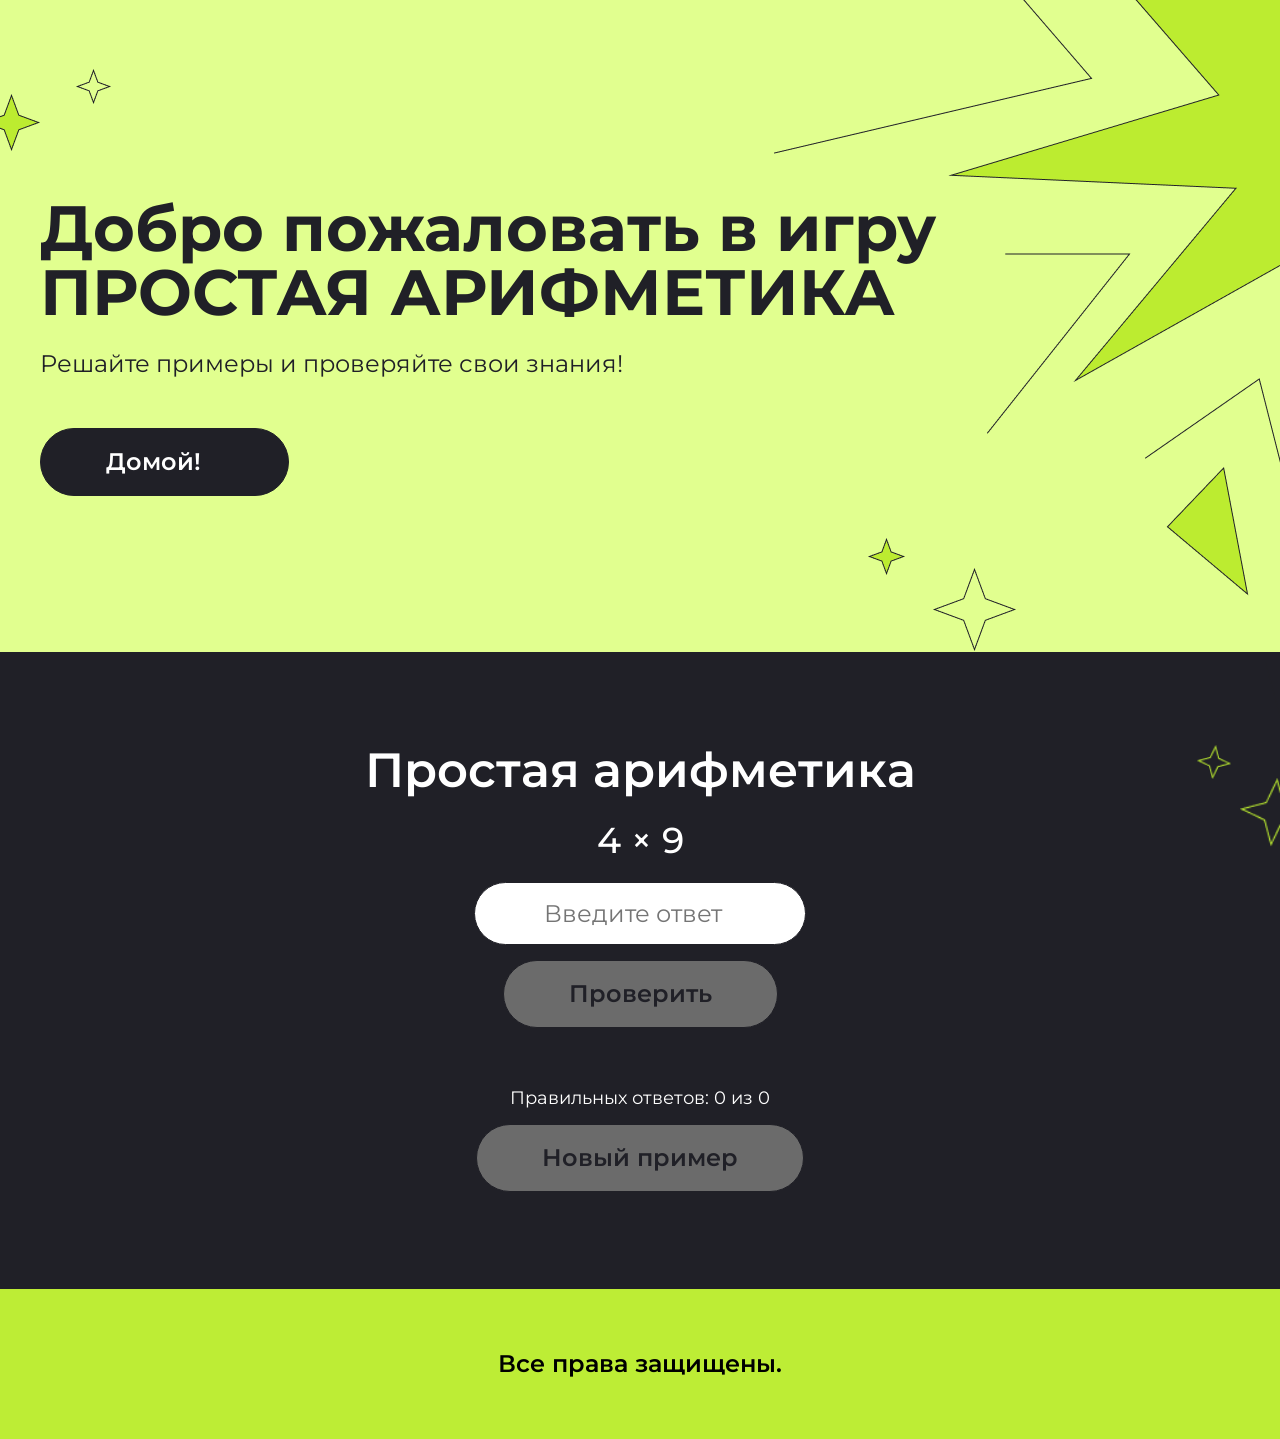
==== arithmetic.html @ f4608723 "Создал игру "Простая арифметика"" ====
<!DOCTYPE html>
<html lang="en">
<head>
    <meta charset="UTF-8">
    <meta http-equiv="X-UA-Compatible" content="IE=edge">
    <meta name="viewport" content="width=device-width, initial-scale=1.0">
    <title>Простая арифметика</title>
    <link rel="stylesheet" href="style.css">
    <link rel="preconnect" href="https://fonts.googleapis.com">
    <link rel="preconnect" href="https://fonts.gstatic.com" crossorigin>
    <link href="https://fonts.googleapis.com/css2?family=Montserrat:ital,wght@0,100..900;1,100..900&family=Poppins:ital,wght@0,100;0,200;0,300;0,400;0,500;0,600;0,700;0,800;0,900;1,100;1,200;1,300;1,400;1,500;1,600;1,700;1,800;1,900&display=swap" rel="stylesheet">
</head>
<body>
    <section class="main-page">
        <header class="header center">
            <div class="background">
                <span><img class="background__image-1" src="Image/Group-stars.png" alt="*"></span>
                <span><img class="background__image-2" src="Image/Transparent-star.png" alt="*"></span>
                <span><img class="background__image-3" src="Image/Green-star.png" alt="*"></span>
                <span><img class="background__image-4" src="Image/Transparent-star-small.png" alt="*"></span>
                <span><img class="background__image-5" src="Image/Green-star-big.png" alt="*"></span>
                <span><img class="background__image-6" src="Image/Star-mobile.png" alt="*"></span>
            </div>
            <div class="welcom">
                <h1 class="welcom__greeting">Добро пожаловать в игру <br>ПРОСТАЯ АРИФМЕТИКА</h1>
                <p class="welcom__description">Решайте примеры и проверяйте свои знания!</p>
                <a class="welcom__start" href="index.html">Домой!</a>
            </div>
        </header>
    </section>

    <section class="mini-game center">
        <div class="mini-game__image">
            <span><img class="mini-game__image-1" src="Image/BG-star-medium.png" alt="*"></span>
            <span><img class="mini-game__image-2" src="Image/BG-star-small.png" alt="*"></span>
        </div>  
        <div class="arithmetic">
            <h1 class="arithmetic__name">Простая арифметика</h1>
            <p class="arithmetic__task" id="task">Пример появится здесь</p>
            <input class="arithmetic__input" type="number" id="answerInput" placeholder="Введите ответ">
            <button class="arithmetic__button" id="checkBtn">Проверить</button>
            <div class="arithmetic__result" id="result"></div>
            <div class="arithmetic__score" id="score">Правильных ответов: 0 из 0</div>
            <button class="arithmetic__button" id="newTaskBtn">Новый пример</button>
        </div>
    </section>  

    <footer class="footer">
        <p class="footer__text">Все права защищены.</p>
    </footer>
    <script src="arithmeticScript.js"></script>
</body>
</html>
---- style.css ----
* {
  margin: 0;
  padding: 0;
  font-family: "Montserrat", sans-serif;
}

html {
  scroll-behavior: smooth;
}

a,
input,
button,
select {
  transition: all 0.3s;
  text-decoration: none;
}

.center {
  padding-left: calc(50% - 600px);
  padding-right: calc(50% - 600px);
}

.main-page {
  background-color: #E1FF8F;
}

.background {
  position: absolute;
}
.background__image-1 {
  position: absolute;
  left: 734px;
}
.background__image-2 {
  position: absolute;
  top: 568px;
  left: 893px;
}
.background__image-3 {
  position: absolute;
  top: 538px;
  left: 828px;
}
.background__image-4 {
  position: absolute;
  top: 69px;
  left: 36px;
}
.background__image-5 {
  position: absolute;
  top: 94px;
  left: -57px;
}
.background__image-6 {
  display: none;
}

.welcom {
  padding-top: 196px;
  padding-bottom: 156px;
}
.welcom__greeting {
  font-size: 64px;
  font-weight: 700;
  line-height: 100%;
  color: #202027;
  padding-bottom: 24px;
}
.welcom__description {
  font-size: 24px;
  font-weight: 400;
  line-height: 32px;
  color: #202027;
}
.welcom__description-weight {
  font-weight: 600;
}
.welcom__start {
  display: block;
  width: 117px;
  background-color: #202027;
  padding: 16px 65px;
  border: 1px solid #202027;
  border-radius: 60px;
  color: #FFFFFF;
  font-size: 24px;
  line-height: 142%;
  font-weight: 600;
  margin-top: 48px;
  cursor: pointer;
}
.welcom__start:hover {
  background-color: #FFFFFF;
  color: #202027;
}

.scroll-bar {
  background-color: #BCEC30;
  width: 120%;
  overflow: hidden;
  white-space: nowrap;
  position: relative;
  left: -120px;
}
.scroll-bar__list {
  display: inline-flex;
  animation: scroll-bar 10s linear infinite;
}
.scroll-bar__name {
  font-size: 30px;
  font-weight: 700;
  line-height: 110%;
  padding: 27px 51px 30px 51px;
}
.scroll-bar__star {
  width: 36px;
  height: 36px;
  padding-top: 27px;
}

.section-header {
  font-size: 64px;
  font-weight: 700;
  line-height: 100%;
  color: #FFFFFF;
  padding-bottom: 24px;
  padding-top: 94px;
}

.about {
  background-color: #202027;
}
.about__info {
  font-size: 24px;
  font-weight: 400;
  line-height: 32px;
  color: #FFFFFF;
}
.about__image {
  position: relative;
  z-index: 0;
}
.about__image-1 {
  position: absolute;
  top: 77px;
  left: 863px;
}
.about__image-2 {
  position: absolute;
  top: 822px;
  left: -76px;
}
.about__image-3 {
  position: absolute;
  top: 770px;
  left: -91px;
}

.game {
  padding-top: 72px;
  padding-bottom: 50px;
  display: grid;
  grid-template-columns: repeat(12, 1fr);
  gap: 32px;
  position: relative;
  z-index: 1;
}
.game__block {
  grid-column: span 4;
  display: flex;
  flex-direction: column;
  justify-content: space-between;
  gap: 32px;
}
.game__link {
  cursor: pointer;
}
.game__cart {
  background-color: #FFFFFF;
  border-radius: 30px;
  transition: transform 0.3s;
}
.game__cart:hover {
  transform: scale(1.07);
}
.game__image {
  border-radius: 30px;
  width: 100%;
}
.game__image-number {
  background-color: #AD61FF;
}
.game__image-arithmetic {
  background-color: #FDAD00;
}
.game__image-turn {
  background-color: #565EEF;
}
.game__image-rsp {
  background-color: #271A58;
}
.game__image-quiz {
  background-color: #99D100;
}
.game__image-generator {
  background-color: #271A58;
}
.game__number {
  background-color: #F7F7F7;
  color: #202027;
  width: 76px;
  font-size: 16px;
  line-height: 110%;
  font-weight: 500;
  margin-top: 32px;
  margin-left: 32px;
  padding: 8px 16px 10px 16px;
  border-radius: 53px;
}
.game__name {
  color: #202027;
  font-size: 32px;
  line-height: 100%;
  font-weight: 700;
  padding-top: 16px;
  padding-left: 32px;
  padding-bottom: 36px;
}

.mini-game {
  background-color: #202027;
  padding-bottom: 72px;
}
.mini-game__image {
  position: relative;
  z-index: 0;
}
.mini-game__image-1 {
  position: absolute;
  top: 126px;
  left: 1200px;
  height: 69px;
  width: 69px;
}
.mini-game__image-2 {
  position: absolute;
  top: 93px;
  left: 1157px;
  height: 35px;
  width: 35px;
}

.play {
  display: grid;
  grid-template-columns: repeat(12, 1fr);
  gap: 32px;
  position: relative;
  z-index: 1;
}
.play__block {
  background-color: #FFFFFF;
  border-radius: 30px;
  grid-column: span 12;
  display: flex;
  justify-content: space-between;
  height: auto;
}
.play__left {
  flex-direction: row;
}
.play__right {
  flex-direction: row-reverse;
}
.play__cart {
  padding: 48px;
  width: 504px;
}
.play__name {
  color: #202027;
  font-size: 48px;
  line-height: 100%;
  font-weight: 700;
  padding-bottom: 24px;
}
.play__about {
  color: #202027;
  font-size: 24px;
  line-height: 32px;
  font-weight: 400;
  padding-bottom: 36px;
}
.play__link {
  display: block;
  width: 97px;
  background-color: #202027;
  padding: 16px 75px;
  border: 1px solid #202027;
  border-radius: 60px;
  color: #FFFFFF;
  font-size: 24px;
  line-height: 142%;
  font-weight: 600;
  cursor: pointer;
}
.play__link:hover {
  background-color: #FFFFFF;
  color: #202027;
}
.play__color {
  width: 600px;
  display: flex;
}
.play__image {
  border-radius: 30px;
  width: 100%;
}
.play__image-number {
  background-color: #AD61FF;
}
.play__image-arithmetic {
  background-color: #FDAD00;
}
.play__image-turn {
  background-color: #565EEF;
}
.play__image-rsp {
  background-color: #271A58;
}
.play__image-quiz {
  background-color: #99D100;
}
.play__image-generator {
  background-color: #271A58;
}

.footer {
  height: 150px;
  background-color: #BDED35;
  display: flex;
  align-items: center;
  justify-content: center;
}
.footer__text {
  font-size: 24px;
  font-weight: 600;
  line-height: 100%;
  color: #000000;
}

@keyframes scroll-bar {
  0% {
    transform: translateX(0%);
  }
  100% {
    transform: translateX(-50%);
  }
}
@media (max-width: 767px) {
  .center {
    padding-left: calc(50% - 202px);
    padding-right: calc(50% - 202px);
  }
  .background__image-1 {
    display: none;
  }
  .background__image-2 {
    position: absolute;
    top: 552px;
    left: 303px;
    width: 39px;
    height: 41px;
  }
  .background__image-3 {
    position: absolute;
    top: 529px;
    left: 272px;
    width: 18px;
    height: 18px;
  }
  .background__image-4 {
    position: absolute;
    top: 64px;
    left: 91px;
    width: 21px;
    height: 21px;
  }
  .background__image-5 {
    position: absolute;
    top: 97px;
    left: 37px;
    width: 35px;
    height: 35px;
  }
  .background__image-6 {
    display: block;
    position: absolute;
    left: 216px;
  }
  .section-header {
    font-size: 40px;
    padding: 48px 16px;
  }
  .welcom {
    padding-top: 147px;
    padding-bottom: 131px;
    display: flex;
    align-items: center;
    flex-direction: column;
  }
  .welcom__greeting {
    font-size: 40px;
    text-align: center;
  }
  .welcom__description {
    font-size: 16px;
    text-align: center;
    line-height: 100%;
  }
  .welcom__start {
    margin-top: 36px;
    font-size: 16px;
    padding: 16px 103px;
    width: 78px;
  }
  .scroll-bar {
    position: relative;
    left: -19px;
    width: 105%;
  }
  .scroll-bar__name {
    font-size: 16px;
    padding: 16px 27px 16px 24px;
  }
  .scroll-bar__star {
    width: 19px;
    height: 19px;
    padding-top: 16px;
  }
  .about {
    display: none;
  }
  .mini-game {
    padding-bottom: 10px;
  }
  .mini-game__image {
    display: none;
  }
  .play {
    display: flex;
    flex-direction: column;
    align-items: center;
  }
  .play__block {
    flex-wrap: wrap;
    justify-content: center;
    flex-direction: column-reverse;
    width: 343px;
  }
  .play__cart {
    display: flex;
    flex-direction: column;
    width: 343px;
    padding: 29px;
  }
  .play__name {
    font-size: 40px;
  }
  .play__about {
    font-size: 16px;
    line-height: 100%;
  }
  .play__link {
    font-size: 16px;
    padding: 16px 103px;
    width: 78px;
  }
  .play__color {
    width: 343px;
  }
  .footer {
    height: 100px;
  }
  .footer__text {
    font-size: 20px;
  }
}
.number {
  padding-top: 94px;
  padding-bottom: 10px;
  display: flex;
  align-items: center;
  flex-direction: column;
  flex-wrap: nowrap;
}
.number__name {
  font-size: 48px;
  font-weight: 600;
  line-height: 100%;
  color: #fff;
  padding-bottom: 24px;
}
.number__about {
  font-size: 24px;
  font-weight: 400;
  line-height: 32px;
  color: #fff;
  padding-bottom: 12px;
}
.number__input {
  background-color: #fff;
  width: 200px;
  padding: 16px 65px;
  border: 1px solid #202027;
  border-radius: 60px;
  font-size: 24px;
  outline: none;
}
.number__button {
  background-color: #6b6b6b;
  padding: 16px 65px;
  border: 1px solid #202027;
  border-radius: 60px;
  color: #202027;
  font-size: 24px;
  line-height: 142%;
  font-weight: 600;
  margin: 24px;
  cursor: pointer;
}
.number__button:hover {
  background-color: #fff;
}

.hint-higher {
  margin-bottom: 12px;
  color: #fff;
  font-size: 18px;
}
.hint-lower {
  margin-bottom: 12px;
  color: #fff;
  font-size: 18px;
}

.correct {
  margin-bottom: 12px;
  color: #fff;
  font-size: 18px;
}

.arithmetic {
  padding-top: 94px;
  padding-bottom: 10px;
  display: flex;
  align-items: center;
  flex-direction: column;
  flex-wrap: nowrap;
}

.arithmetic__name {
  font-size: 48px;
  font-weight: 600;
  line-height: 100%;
  color: #fff;
  padding-bottom: 24px;
}

.arithmetic__task {
  font-size: 36px;
  font-weight: 500;
  color: #fff;
  padding-bottom: 20px;
}

.arithmetic__input {
  background-color: #fff;
  width: 200px;
  padding: 16px 65px;
  border: 1px solid #202027;
  border-radius: 60px;
  font-size: 24px;
  outline: none;
  text-align: center;
}

.arithmetic__button {
  background-color: #6b6b6b;
  padding: 16px 65px;
  border: 1px solid #202027;
  border-radius: 60px;
  color: #202027;
  font-size: 24px;
  line-height: 142%;
  font-weight: 600;
  margin: 15px;
  cursor: pointer;
  transition: background-color 0.3s;
}

.arithmetic__button:hover {
  background-color: #fff;
}

.arithmetic__result {
  font-size: 20px;
  font-weight: 500;
  margin-top: 10px;
  min-height: 24px;
}

.arithmetic__score {
  font-size: 18px;
  color: #fff;
  margin-top: 10px;
}

.correct {
  color: #4CAF50;
}

.incorrect {
  color: #F44336;
}/*# sourceMappingURL=style.css.map */
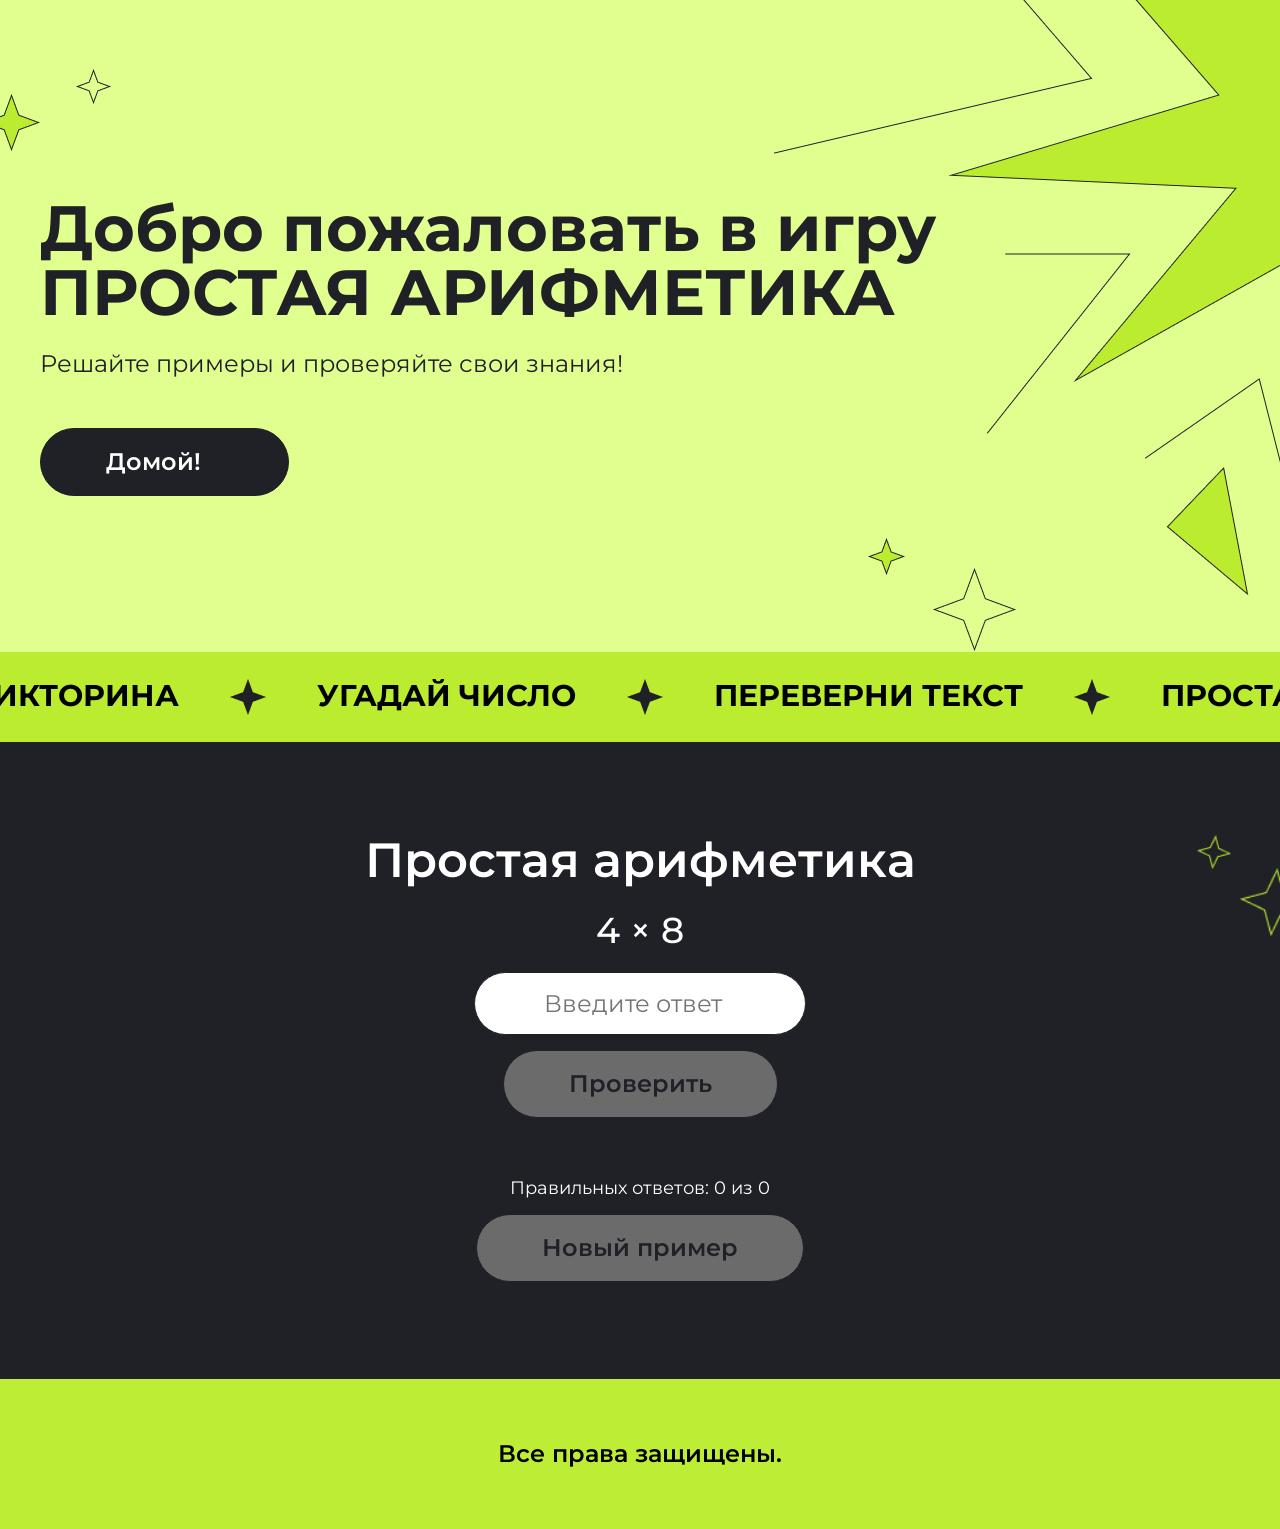
==== commit ca092236: "Созал игру "Камень ножницы бумага"" ====
--- a/arithmetic.html
+++ b/arithmetic.html
@@ -26,6 +26,34 @@
                 <p class="welcom__description">Решайте примеры и проверяйте свои знания!</p>
                 <a class="welcom__start" href="index.html">Домой!</a>
             </div>
+            <div class="scroll-bar">
+                <div class="scroll-bar__list">
+                    <span class="scroll-bar__name">ВИКТОРИНА</span>
+                    <span><img class="scroll-bar__star" src="Image/Black-star.png" alt="*"></span>
+                    <span class="scroll-bar__name">УГАДАЙ ЧИСЛО</span>
+                    <span><img class="scroll-bar__star" src="Image/Black-star.png" alt="*"></span>
+                    <span class="scroll-bar__name">ПЕРЕВЕРНИ ТЕКСТ</span>
+                    <span><img class="scroll-bar__star" src="Image/Black-star.png" alt="*"></span>
+                    <span class="scroll-bar__name">ПРОСТАЯ АРИФМЕТИКА</span>
+                    <span><img class="scroll-bar__star" src="Image/Black-star.png" alt="*"></span>
+                    <span class="scroll-bar__name">КАМЕНЬ, НОЖНИЦЫ, БУМАГА</span>
+                    <span><img class="scroll-bar__star" src="Image/Black-star.png" alt="*"></span>
+                    <span class="scroll-bar__name">ГЕНЕРАТОР СЛУЧАЙНЫХ ЦВЕТОВ</span>
+                    <span><img class="scroll-bar__star" src="Image/Black-star.png" alt="*"></span>
+                    <span class="scroll-bar__name">ВИКТОРИНА</span>
+                    <span><img class="scroll-bar__star" src="Image/Black-star.png" alt="*"></span>
+                    <span class="scroll-bar__name">УГАДАЙ ЧИСЛО</span>
+                    <span><img class="scroll-bar__star" src="Image/Black-star.png" alt="*"></span>
+                    <span class="scroll-bar__name">ПЕРЕВЕРНИ ТЕКСТ</span>
+                    <span><img class="scroll-bar__star" src="Image/Black-star.png" alt="*"></span>
+                    <span class="scroll-bar__name">ПРОСТАЯ АРИФМЕТИКА</span>
+                    <span><img class="scroll-bar__star" src="Image/Black-star.png" alt="*"></span>
+                    <span class="scroll-bar__name">КАМЕНЬ, НОЖНИЦЫ, БУМАГА</span>
+                    <span><img class="scroll-bar__star" src="Image/Black-star.png" alt="*"></span>
+                    <span class="scroll-bar__name">ГЕНЕРАТОР СЛУЧАЙНЫХ ЦВЕТОВ</span>
+                    <span><img class="scroll-bar__star" src="Image/Black-star.png" alt="*"></span>
+                </div>
+            </div>          
         </header>
     </section>
 
--- a/style.css
+++ b/style.css
@@ -557,7 +557,6 @@
   flex-direction: column;
   flex-wrap: nowrap;
 }
-
 .arithmetic__name {
   font-size: 48px;
   font-weight: 600;
@@ -565,14 +564,12 @@
   color: #fff;
   padding-bottom: 24px;
 }
-
 .arithmetic__task {
   font-size: 36px;
   font-weight: 500;
   color: #fff;
   padding-bottom: 20px;
 }
-
 .arithmetic__input {
   background-color: #fff;
   width: 200px;
@@ -583,7 +580,6 @@
   outline: none;
   text-align: center;
 }
-
 .arithmetic__button {
   background-color: #6b6b6b;
   padding: 16px 65px;
@@ -597,18 +593,15 @@
   cursor: pointer;
   transition: background-color 0.3s;
 }
-
 .arithmetic__button:hover {
   background-color: #fff;
 }
-
 .arithmetic__result {
   font-size: 20px;
   font-weight: 500;
   margin-top: 10px;
   min-height: 24px;
 }
-
 .arithmetic__score {
   font-size: 18px;
   color: #fff;
@@ -621,4 +614,135 @@
 
 .incorrect {
   color: #F44336;
+}
+
+.turn-text {
+  padding-top: 94px;
+  padding-bottom: 10px;
+  display: flex;
+  align-items: center;
+  flex-direction: column;
+  flex-wrap: nowrap;
+}
+.turn-text__name {
+  font-size: 48px;
+  font-weight: 600;
+  line-height: 100%;
+  color: #fff;
+  padding-bottom: 24px;
+}
+.turn-text__input {
+  background-color: #fff;
+  width: 300px;
+  padding: 16px 65px;
+  border: 1px solid #202027;
+  border-radius: 60px;
+  font-size: 24px;
+  outline: none;
+  text-align: center;
+  margin-bottom: 20px;
+}
+.turn-text__button {
+  background-color: #6b6b6b;
+  padding: 16px 65px;
+  border: 1px solid #202027;
+  border-radius: 60px;
+  color: #202027;
+  font-size: 24px;
+  line-height: 142%;
+  font-weight: 600;
+  margin: 15px;
+  cursor: pointer;
+  transition: background-color 0.3s;
+}
+.turn-text__button:hover {
+  background-color: #fff;
+}
+.turn-text__result {
+  font-size: 28px;
+  font-weight: 500;
+  margin-top: 20px;
+  min-height: 32px;
+  color: #fff;
+  text-align: center;
+  padding: 10px 20px;
+  background-color: rgba(255, 255, 255, 0.1);
+  border-radius: 10px;
+  max-width: 80%;
+}
+
+.rsp-game {
+  padding-top: 94px;
+  padding-bottom: 10px;
+  display: flex;
+  align-items: center;
+  flex-direction: column;
+  flex-wrap: nowrap;
+}
+.rsp-game__name {
+  font-size: 48px;
+  font-weight: 600;
+  line-height: 100%;
+  color: #fff;
+  padding-bottom: 24px;
+}
+.rsp-game__choices {
+  display: flex;
+  gap: 20px;
+  margin-bottom: 30px;
+}
+.rsp-game__choice {
+  background-color: #6b6b6b;
+  padding: 16px 30px;
+  border: 1px solid #202027;
+  border-radius: 60px;
+  color: #202027;
+  font-size: 24px;
+  line-height: 142%;
+  font-weight: 600;
+  cursor: pointer;
+  transition: background-color 0.3s;
+}
+.rsp-game__choice:hover {
+  background-color: #fff;
+}
+.rsp-game__result {
+  font-size: 20px;
+  font-weight: 500;
+  margin-top: 10px;
+  min-height: 40px;
+  text-align: center;
+}
+.rsp-game__score {
+  font-size: 18px;
+  color: #fff;
+  margin-top: 10px;
+}
+.rsp-game__button {
+  background-color: #6b6b6b;
+  padding: 16px 65px;
+  border: 1px solid #202027;
+  border-radius: 60px;
+  color: #202027;
+  font-size: 24px;
+  line-height: 142%;
+  font-weight: 600;
+  margin: 15px;
+  cursor: pointer;
+  transition: background-color 0.3s;
+}
+.rsp-game__button:hover {
+  background-color: #fff;
+}
+
+.win {
+  color: #4CAF50;
+}
+
+.lose {
+  color: #F44336;
+}
+
+.draw {
+  color: #FFA500;
 }/*# sourceMappingURL=style.css.map */
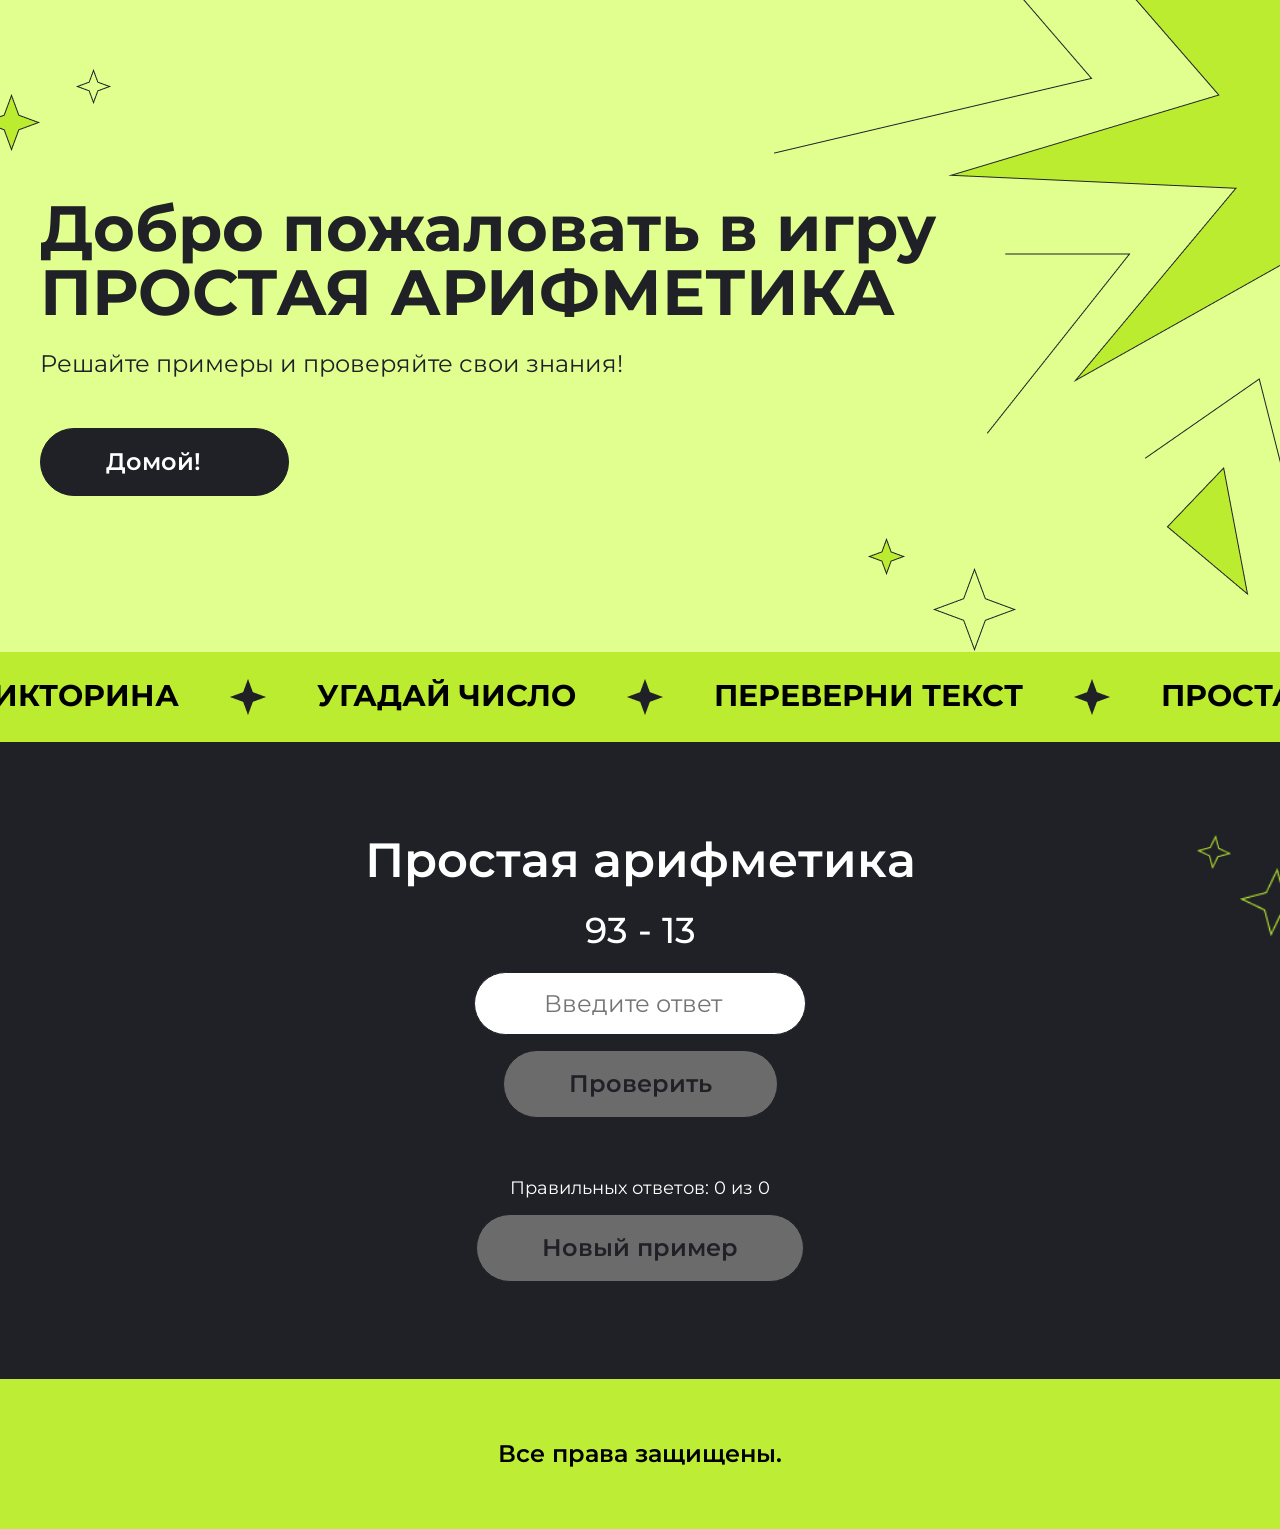
==== commit 73e27e32: "Внесены изменения согласно ветке HW-6" ====
--- a/arithmetic.html
+++ b/arithmetic.html
@@ -1,5 +1,6 @@
 <!DOCTYPE html>
 <html lang="en">
+
 <head>
     <meta charset="UTF-8">
     <meta http-equiv="X-UA-Compatible" content="IE=edge">
@@ -8,8 +9,11 @@
     <link rel="stylesheet" href="style.css">
     <link rel="preconnect" href="https://fonts.googleapis.com">
     <link rel="preconnect" href="https://fonts.gstatic.com" crossorigin>
-    <link href="https://fonts.googleapis.com/css2?family=Montserrat:ital,wght@0,100..900;1,100..900&family=Poppins:ital,wght@0,100;0,200;0,300;0,400;0,500;0,600;0,700;0,800;0,900;1,100;1,200;1,300;1,400;1,500;1,600;1,700;1,800;1,900&display=swap" rel="stylesheet">
+    <link
+        href="https://fonts.googleapis.com/css2?family=Montserrat:ital,wght@0,100..900;1,100..900&family=Poppins:ital,wght@0,100;0,200;0,300;0,400;0,500;0,600;0,700;0,800;0,900;1,100;1,200;1,300;1,400;1,500;1,600;1,700;1,800;1,900&display=swap"
+        rel="stylesheet">
 </head>
+
 <body>
     <section class="main-page">
         <header class="header center">
@@ -53,7 +57,7 @@
                     <span class="scroll-bar__name">ГЕНЕРАТОР СЛУЧАЙНЫХ ЦВЕТОВ</span>
                     <span><img class="scroll-bar__star" src="Image/Black-star.png" alt="*"></span>
                 </div>
-            </div>          
+            </div>
         </header>
     </section>
 
@@ -61,7 +65,7 @@
         <div class="mini-game__image">
             <span><img class="mini-game__image-1" src="Image/BG-star-medium.png" alt="*"></span>
             <span><img class="mini-game__image-2" src="Image/BG-star-small.png" alt="*"></span>
-        </div>  
+        </div>
         <div class="arithmetic">
             <h1 class="arithmetic__name">Простая арифметика</h1>
             <p class="arithmetic__task" id="task">Пример появится здесь</p>
@@ -71,11 +75,12 @@
             <div class="arithmetic__score" id="score">Правильных ответов: 0 из 0</div>
             <button class="arithmetic__button" id="newTaskBtn">Новый пример</button>
         </div>
-    </section>  
+    </section>
 
     <footer class="footer">
         <p class="footer__text">Все права защищены.</p>
     </footer>
     <script src="arithmeticScript.js"></script>
 </body>
+
 </html>
--- a/style.css
+++ b/style.css
@@ -31,6 +31,7 @@
 .background__image-1 {
   position: absolute;
   left: 734px;
+  z-index: 0;
 }
 .background__image-2 {
   position: absolute;
@@ -66,6 +67,8 @@
   line-height: 100%;
   color: #202027;
   padding-bottom: 24px;
+  position: relative;
+  z-index: 1;
 }
 .welcom__description {
   font-size: 24px;
@@ -356,6 +359,410 @@
     transform: translateX(-50%);
   }
 }
+.number {
+  padding-top: 94px;
+  padding-bottom: 10px;
+  display: flex;
+  align-items: center;
+  flex-direction: column;
+  flex-wrap: nowrap;
+}
+.number__name {
+  font-size: 48px;
+  font-weight: 600;
+  line-height: 100%;
+  color: #fff;
+  padding-bottom: 24px;
+}
+.number__about {
+  font-size: 24px;
+  font-weight: 400;
+  line-height: 32px;
+  color: #fff;
+  padding-bottom: 12px;
+}
+.number__input {
+  background-color: #fff;
+  width: 200px;
+  padding: 16px 65px;
+  border: 1px solid #202027;
+  border-radius: 60px;
+  font-size: 24px;
+  outline: none;
+}
+.number__button {
+  background-color: #6b6b6b;
+  padding: 16px 65px;
+  border: 1px solid #202027;
+  border-radius: 60px;
+  color: #202027;
+  font-size: 24px;
+  line-height: 142%;
+  font-weight: 600;
+  margin: 24px;
+  cursor: pointer;
+}
+.number__button:hover {
+  background-color: #fff;
+}
+
+.hint-higher {
+  margin-bottom: 12px;
+  color: #fff;
+  font-size: 18px;
+}
+.hint-lower {
+  margin-bottom: 12px;
+  color: #fff;
+  font-size: 18px;
+}
+
+.correct {
+  margin-bottom: 12px;
+  color: #fff;
+  font-size: 18px;
+}
+
+.arithmetic {
+  padding-top: 94px;
+  padding-bottom: 10px;
+  display: flex;
+  align-items: center;
+  flex-direction: column;
+  flex-wrap: nowrap;
+}
+.arithmetic__name {
+  font-size: 48px;
+  font-weight: 600;
+  line-height: 100%;
+  color: #fff;
+  padding-bottom: 24px;
+}
+.arithmetic__task {
+  font-size: 36px;
+  font-weight: 500;
+  color: #fff;
+  padding-bottom: 20px;
+}
+.arithmetic__input {
+  background-color: #fff;
+  width: 200px;
+  padding: 16px 65px;
+  border: 1px solid #202027;
+  border-radius: 60px;
+  font-size: 24px;
+  outline: none;
+  text-align: center;
+}
+.arithmetic__button {
+  background-color: #6b6b6b;
+  padding: 16px 65px;
+  border: 1px solid #202027;
+  border-radius: 60px;
+  color: #202027;
+  font-size: 24px;
+  line-height: 142%;
+  font-weight: 600;
+  margin: 15px;
+  cursor: pointer;
+  transition: background-color 0.3s;
+}
+.arithmetic__button:hover {
+  background-color: #fff;
+}
+.arithmetic__result {
+  font-size: 20px;
+  font-weight: 500;
+  margin-top: 10px;
+  min-height: 24px;
+  color: orange;
+}
+.arithmetic__score {
+  font-size: 18px;
+  color: #fff;
+  margin-top: 10px;
+}
+
+.correct {
+  color: #4CAF50;
+}
+
+.incorrect {
+  color: #F44336;
+}
+
+.turn-text {
+  padding-top: 94px;
+  padding-bottom: 10px;
+  display: flex;
+  align-items: center;
+  flex-direction: column;
+  flex-wrap: nowrap;
+}
+.turn-text__name {
+  font-size: 48px;
+  font-weight: 600;
+  line-height: 100%;
+  color: #fff;
+  padding-bottom: 24px;
+}
+.turn-text__input {
+  background-color: #fff;
+  width: 300px;
+  padding: 16px 65px;
+  border: 1px solid #202027;
+  border-radius: 60px;
+  font-size: 24px;
+  outline: none;
+  text-align: center;
+  margin-bottom: 20px;
+}
+.turn-text__button {
+  background-color: #6b6b6b;
+  padding: 16px 65px;
+  border: 1px solid #202027;
+  border-radius: 60px;
+  color: #202027;
+  font-size: 24px;
+  line-height: 142%;
+  font-weight: 600;
+  margin: 15px;
+  cursor: pointer;
+  transition: background-color 0.3s;
+}
+.turn-text__button:hover {
+  background-color: #fff;
+}
+.turn-text__result {
+  font-size: 28px;
+  font-weight: 500;
+  min-height: 32px;
+  color: #fff;
+  text-align: center;
+  padding: 10px 20px;
+  background-color: rgba(255, 255, 255, 0.1);
+  border-radius: 10px;
+  max-width: 80%;
+}
+
+.rsp-game {
+  padding-top: 94px;
+  padding-bottom: 10px;
+  display: flex;
+  align-items: center;
+  flex-direction: column;
+  flex-wrap: nowrap;
+}
+.rsp-game__name {
+  font-size: 48px;
+  font-weight: 600;
+  line-height: 100%;
+  color: #fff;
+  padding-bottom: 24px;
+}
+.rsp-game__choices {
+  display: flex;
+  gap: 20px;
+  margin-bottom: 30px;
+}
+.rsp-game__choice {
+  background-color: #6b6b6b;
+  padding: 16px 30px;
+  border: 1px solid #202027;
+  border-radius: 60px;
+  color: #202027;
+  font-size: 24px;
+  line-height: 142%;
+  font-weight: 600;
+  cursor: pointer;
+  transition: background-color 0.3s;
+}
+.rsp-game__choice:hover {
+  background-color: #fff;
+}
+.rsp-game__result {
+  font-size: 20px;
+  font-weight: 500;
+  margin-top: 10px;
+  min-height: 40px;
+  text-align: center;
+}
+.rsp-game__score {
+  font-size: 18px;
+  color: #fff;
+  margin-top: 10px;
+}
+.rsp-game__button {
+  background-color: #6b6b6b;
+  padding: 16px 65px;
+  border: 1px solid #202027;
+  border-radius: 60px;
+  color: #202027;
+  font-size: 24px;
+  line-height: 142%;
+  font-weight: 600;
+  margin: 15px;
+  cursor: pointer;
+  transition: background-color 0.3s;
+}
+.rsp-game__button:hover {
+  background-color: #fff;
+}
+
+.win {
+  color: #4CAF50;
+}
+
+.lose {
+  color: #F44336;
+}
+
+.draw {
+  color: #FFA500;
+}
+
+.quiz {
+  padding-top: 64px;
+  display: flex;
+  justify-content: center;
+}
+.quiz__container {
+  max-width: 600px;
+  width: 100%;
+  background: #2a2a36;
+  padding: 30px;
+  border-radius: 10px;
+}
+.quiz__title {
+  font-size: 28px;
+  font-weight: 600;
+  text-align: center;
+  margin-bottom: 25px;
+  color: #BDED35;
+}
+.quiz__button {
+  display: block;
+  margin: 30px auto 20px;
+  padding: 14px 30px;
+  background-color: #BDED35;
+  color: #202027;
+  border: none;
+  border-radius: 6px;
+  font-size: 16px;
+  font-weight: 600;
+  cursor: pointer;
+  transition: background-color 0.3s;
+}
+.quiz__button:hover {
+  background-color: #E1FF8F;
+}
+.quiz__result {
+  text-align: center;
+  font-size: 20px;
+  font-weight: 600;
+  margin-top: 20px;
+  padding: 15px;
+  border-radius: 6px;
+}
+
+.question {
+  margin-bottom: 20px;
+  padding-bottom: 15px;
+  border-bottom: 1px solid #eee;
+}
+.question__text {
+  font-size: 18px;
+  font-weight: 500;
+  margin-bottom: 12px;
+  color: #BDED35;
+}
+
+.options {
+  display: flex;
+  flex-direction: column;
+  gap: 8px;
+}
+
+.option {
+  display: flex;
+  align-items: center;
+  cursor: pointer;
+  padding: 8px 12px;
+  border: 1px solid #ddd;
+  border-radius: 6px;
+  transition: all 0.3s ease;
+  color: #E1FF8F;
+}
+.option:hover {
+  background-color: #4c4c60;
+  border-color: #E1FF8F;
+  color: #E1FF8F;
+  font-weight: 500;
+}
+
+.option input {
+  margin-right: 10px;
+}
+
+.correct-result {
+  background-color: #d4edda;
+  color: #1b8233;
+  border: 1px solid #c3e6cb;
+}
+
+.incorrect-result {
+  background-color: #f8d7da;
+  color: #bd1a2a;
+  border: 1px solid #f5c6cb;
+}
+
+.color {
+  padding-top: 94px;
+  padding-bottom: 10px;
+  display: flex;
+  align-items: center;
+  flex-direction: column;
+  flex-wrap: nowrap;
+}
+.color__title {
+  font-size: 48px;
+  font-weight: 600;
+  line-height: 100%;
+  color: #fff;
+  padding-bottom: 24px;
+}
+.color__about {
+  font-size: 18px;
+  font-weight: 500;
+  color: #fff;
+  padding-bottom: 20px;
+}
+.color__button {
+  background-color: #7e9f22;
+  color: white;
+  border: none;
+  padding: 16px 48px;
+  font-size: 20px;
+  font-weight: 600;
+  border-radius: 50px;
+  cursor: pointer;
+  box-shadow: 0 4px 8px rgba(0, 0, 0, 0.2);
+}
+.color__button:hover {
+  background-color: #c6f741;
+  box-shadow: 0 6px 12px rgba(0, 0, 0, 0.3);
+}
+
+.current-color {
+  margin-top: 30px;
+  font-size: 16px;
+  color: #fff;
+  background: rgba(255, 255, 255, 0.1);
+  padding: 12px 24px;
+  border-radius: 10px;
+  backdrop-filter: blur(5px);
+}
+
 @media (max-width: 767px) {
   .center {
     padding-left: calc(50% - 202px);
@@ -418,7 +825,7 @@
     line-height: 100%;
   }
   .welcom__start {
-    margin-top: 36px;
+    margin-top: 30px;
     font-size: 16px;
     padding: 16px 103px;
     width: 78px;
@@ -478,271 +885,148 @@
   .play__color {
     width: 343px;
   }
+  .number {
+    padding-top: 24px;
+  }
+  .number__name {
+    font-size: 24px;
+    padding-bottom: 18px;
+  }
+  .number__about {
+    font-size: 12px;
+    line-height: 24px;
+    padding-bottom: 8px;
+  }
+  .number__input {
+    width: 100px;
+    padding: 8px 32px;
+    border-radius: 30px;
+    font-size: 12px;
+  }
+  .number__button {
+    padding: 8px 32px;
+    border-radius: 30px;
+    font-size: 18px;
+    line-height: 100%;
+    margin: 18px;
+  }
+  .arithmetic {
+    padding-top: 24px;
+  }
+  .arithmetic__name {
+    font-size: 24px;
+    padding-bottom: 18px;
+  }
+  .arithmetic__task {
+    font-size: 18px;
+    padding-bottom: 10px;
+  }
+  .arithmetic__input {
+    width: 100px;
+    padding: 8px 32px;
+    border-radius: 30px;
+    font-size: 12px;
+  }
+  .arithmetic__button {
+    padding: 8px 32px;
+    border-radius: 30px;
+    font-size: 12px;
+    line-height: 100%;
+    margin: 18px;
+  }
+  .arithmetic__score {
+    font-size: 12px;
+  }
+  .arithmetic__result {
+    font-size: 10px;
+    font-weight: 500;
+    margin-top: 10px;
+    min-height: 12px;
+  }
+  .turn-text {
+    padding-top: 24px;
+  }
+  .turn-text__name {
+    font-size: 24px;
+    padding-bottom: 18px;
+  }
+  .turn-text__input {
+    width: 100px;
+    padding: 8px 32px;
+    border-radius: 30px;
+    font-size: 12px;
+    margin-bottom: 10px;
+  }
+  .turn-text__button {
+    padding: 8px 32px;
+    border-radius: 30px;
+    font-size: 12px;
+    line-height: 100%;
+    margin: 8px;
+  }
+  .turn-text__result {
+    font-size: 10px;
+    font-weight: 500;
+    margin-top: 10px;
+    min-height: 12px;
+  }
+  .rsp-game {
+    padding-top: 24px;
+  }
+  .rsp-game__name {
+    font-size: 24px;
+    padding-bottom: 18px;
+  }
+  .rsp-game__choice {
+    padding: 8px 15px;
+    border-radius: 30px;
+    font-size: 12px;
+    line-height: 100%;
+  }
+  .rsp-game__choices {
+    margin-bottom: 14px;
+  }
+  .rsp-game__button {
+    padding: 8px 32px;
+    border-radius: 30px;
+    font-size: 12px;
+    line-height: 100%;
+    margin: 8px;
+  }
+  .rsp-game__result {
+    font-size: 10px;
+    font-weight: 500;
+    margin-top: 10px;
+    min-height: 12px;
+  }
+  .color__title {
+    font-size: 24px;
+    padding-bottom: 18px;
+    text-align: center;
+  }
+  .color__about {
+    font-size: 12px;
+    padding-bottom: 10px;
+    text-align: center;
+  }
+  .color__button {
+    padding: 12px 36px;
+    font-size: 14px;
+    border-radius: 30px;
+  }
+  .current-color {
+    margin-top: 14px;
+    font-size: 12px;
+    color: #fff;
+    padding: 8px 16px;
+  }
+  .hint-higher {
+    font-size: 12px;
+  }
   .footer {
     height: 100px;
   }
   .footer__text {
     font-size: 20px;
   }
-}
-.number {
-  padding-top: 94px;
-  padding-bottom: 10px;
-  display: flex;
-  align-items: center;
-  flex-direction: column;
-  flex-wrap: nowrap;
-}
-.number__name {
-  font-size: 48px;
-  font-weight: 600;
-  line-height: 100%;
-  color: #fff;
-  padding-bottom: 24px;
-}
-.number__about {
-  font-size: 24px;
-  font-weight: 400;
-  line-height: 32px;
-  color: #fff;
-  padding-bottom: 12px;
-}
-.number__input {
-  background-color: #fff;
-  width: 200px;
-  padding: 16px 65px;
-  border: 1px solid #202027;
-  border-radius: 60px;
-  font-size: 24px;
-  outline: none;
-}
-.number__button {
-  background-color: #6b6b6b;
-  padding: 16px 65px;
-  border: 1px solid #202027;
-  border-radius: 60px;
-  color: #202027;
-  font-size: 24px;
-  line-height: 142%;
-  font-weight: 600;
-  margin: 24px;
-  cursor: pointer;
-}
-.number__button:hover {
-  background-color: #fff;
-}
-
-.hint-higher {
-  margin-bottom: 12px;
-  color: #fff;
-  font-size: 18px;
-}
-.hint-lower {
-  margin-bottom: 12px;
-  color: #fff;
-  font-size: 18px;
-}
-
-.correct {
-  margin-bottom: 12px;
-  color: #fff;
-  font-size: 18px;
-}
-
-.arithmetic {
-  padding-top: 94px;
-  padding-bottom: 10px;
-  display: flex;
-  align-items: center;
-  flex-direction: column;
-  flex-wrap: nowrap;
-}
-.arithmetic__name {
-  font-size: 48px;
-  font-weight: 600;
-  line-height: 100%;
-  color: #fff;
-  padding-bottom: 24px;
-}
-.arithmetic__task {
-  font-size: 36px;
-  font-weight: 500;
-  color: #fff;
-  padding-bottom: 20px;
-}
-.arithmetic__input {
-  background-color: #fff;
-  width: 200px;
-  padding: 16px 65px;
-  border: 1px solid #202027;
-  border-radius: 60px;
-  font-size: 24px;
-  outline: none;
-  text-align: center;
-}
-.arithmetic__button {
-  background-color: #6b6b6b;
-  padding: 16px 65px;
-  border: 1px solid #202027;
-  border-radius: 60px;
-  color: #202027;
-  font-size: 24px;
-  line-height: 142%;
-  font-weight: 600;
-  margin: 15px;
-  cursor: pointer;
-  transition: background-color 0.3s;
-}
-.arithmetic__button:hover {
-  background-color: #fff;
-}
-.arithmetic__result {
-  font-size: 20px;
-  font-weight: 500;
-  margin-top: 10px;
-  min-height: 24px;
-}
-.arithmetic__score {
-  font-size: 18px;
-  color: #fff;
-  margin-top: 10px;
-}
-
-.correct {
-  color: #4CAF50;
-}
-
-.incorrect {
-  color: #F44336;
-}
-
-.turn-text {
-  padding-top: 94px;
-  padding-bottom: 10px;
-  display: flex;
-  align-items: center;
-  flex-direction: column;
-  flex-wrap: nowrap;
-}
-.turn-text__name {
-  font-size: 48px;
-  font-weight: 600;
-  line-height: 100%;
-  color: #fff;
-  padding-bottom: 24px;
-}
-.turn-text__input {
-  background-color: #fff;
-  width: 300px;
-  padding: 16px 65px;
-  border: 1px solid #202027;
-  border-radius: 60px;
-  font-size: 24px;
-  outline: none;
-  text-align: center;
-  margin-bottom: 20px;
-}
-.turn-text__button {
-  background-color: #6b6b6b;
-  padding: 16px 65px;
-  border: 1px solid #202027;
-  border-radius: 60px;
-  color: #202027;
-  font-size: 24px;
-  line-height: 142%;
-  font-weight: 600;
-  margin: 15px;
-  cursor: pointer;
-  transition: background-color 0.3s;
-}
-.turn-text__button:hover {
-  background-color: #fff;
-}
-.turn-text__result {
-  font-size: 28px;
-  font-weight: 500;
-  margin-top: 20px;
-  min-height: 32px;
-  color: #fff;
-  text-align: center;
-  padding: 10px 20px;
-  background-color: rgba(255, 255, 255, 0.1);
-  border-radius: 10px;
-  max-width: 80%;
-}
-
-.rsp-game {
-  padding-top: 94px;
-  padding-bottom: 10px;
-  display: flex;
-  align-items: center;
-  flex-direction: column;
-  flex-wrap: nowrap;
-}
-.rsp-game__name {
-  font-size: 48px;
-  font-weight: 600;
-  line-height: 100%;
-  color: #fff;
-  padding-bottom: 24px;
-}
-.rsp-game__choices {
-  display: flex;
-  gap: 20px;
-  margin-bottom: 30px;
-}
-.rsp-game__choice {
-  background-color: #6b6b6b;
-  padding: 16px 30px;
-  border: 1px solid #202027;
-  border-radius: 60px;
-  color: #202027;
-  font-size: 24px;
-  line-height: 142%;
-  font-weight: 600;
-  cursor: pointer;
-  transition: background-color 0.3s;
-}
-.rsp-game__choice:hover {
-  background-color: #fff;
-}
-.rsp-game__result {
-  font-size: 20px;
-  font-weight: 500;
-  margin-top: 10px;
-  min-height: 40px;
-  text-align: center;
-}
-.rsp-game__score {
-  font-size: 18px;
-  color: #fff;
-  margin-top: 10px;
-}
-.rsp-game__button {
-  background-color: #6b6b6b;
-  padding: 16px 65px;
-  border: 1px solid #202027;
-  border-radius: 60px;
-  color: #202027;
-  font-size: 24px;
-  line-height: 142%;
-  font-weight: 600;
-  margin: 15px;
-  cursor: pointer;
-  transition: background-color 0.3s;
-}
-.rsp-game__button:hover {
-  background-color: #fff;
-}
-
-.win {
-  color: #4CAF50;
-}
-
-.lose {
-  color: #F44336;
-}
-
-.draw {
-  color: #FFA500;
 }/*# sourceMappingURL=style.css.map */
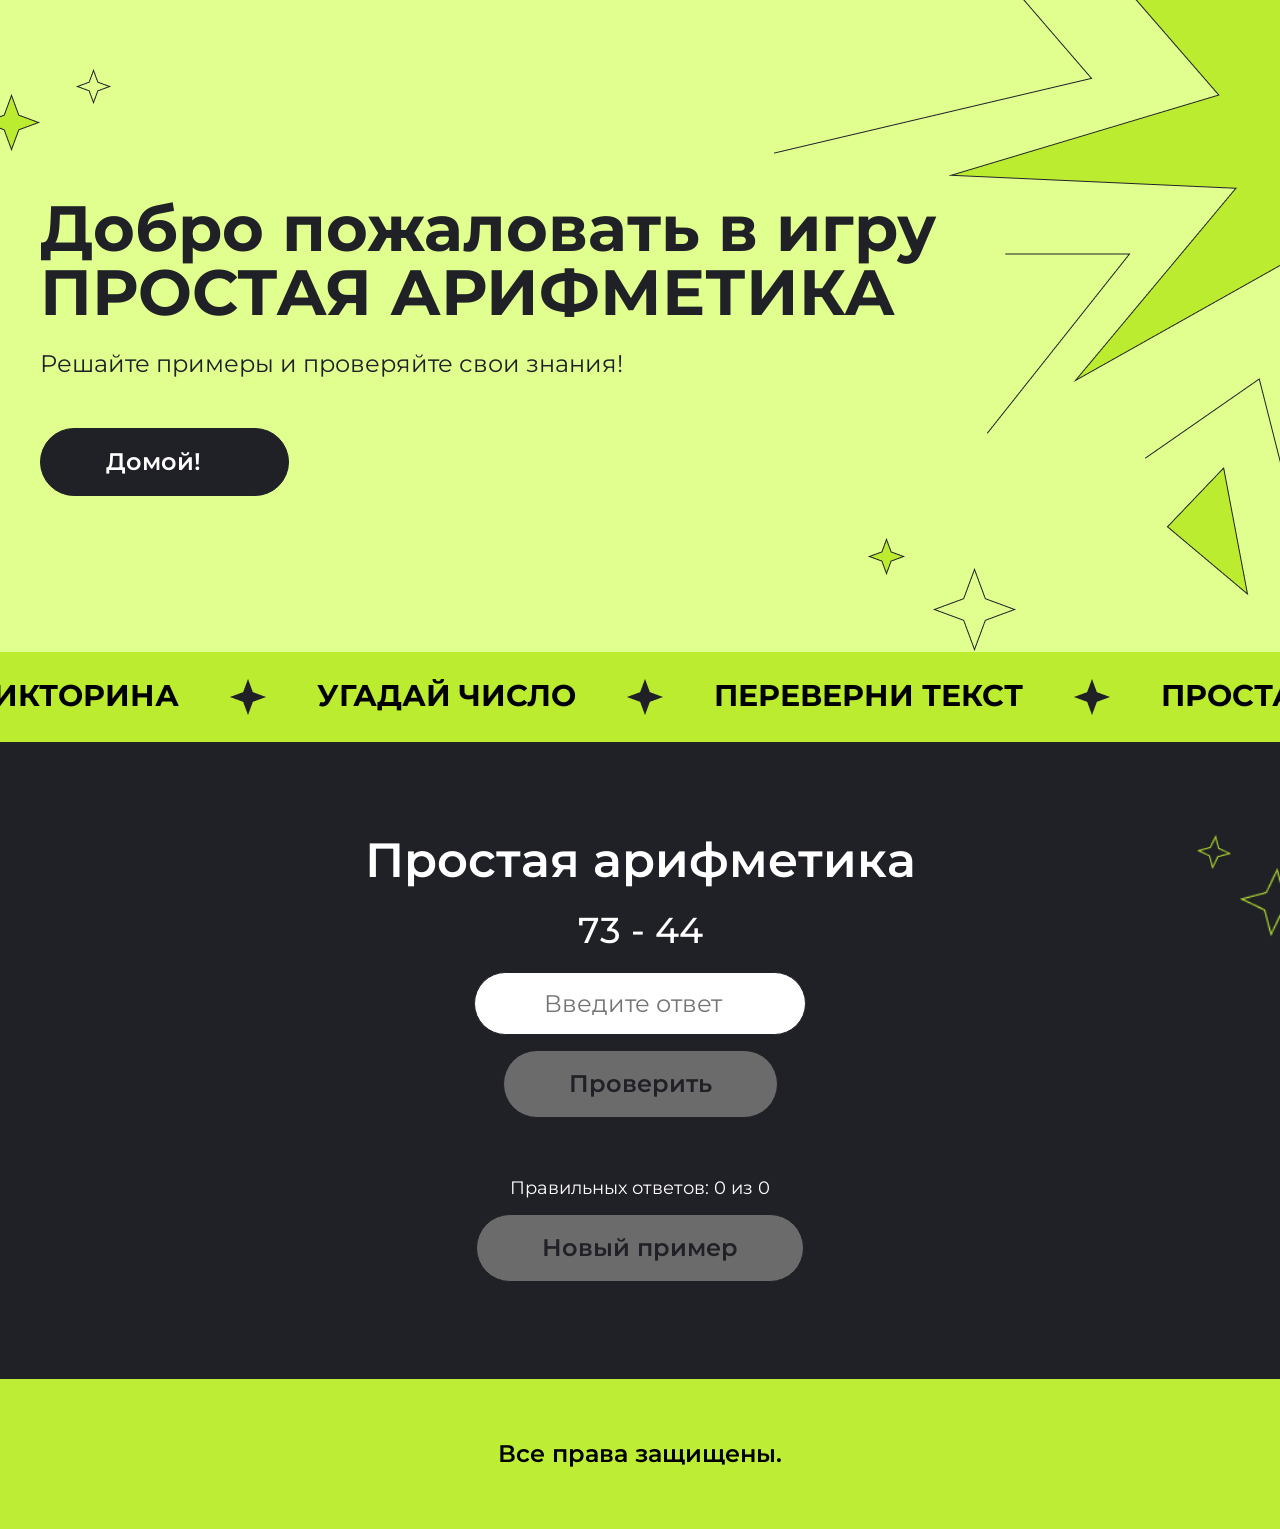
==== commit f2262cac: "Merge branch 'main' of https://github.com/praydemaxim-hub/2-nd-course-hw" ====
--- a/arithmetic.html
+++ b/arithmetic.html
@@ -1,6 +1,5 @@
 <!DOCTYPE html>
 <html lang="en">
-
 <head>
     <meta charset="UTF-8">
     <meta http-equiv="X-UA-Compatible" content="IE=edge">
@@ -9,11 +8,8 @@
     <link rel="stylesheet" href="style.css">
     <link rel="preconnect" href="https://fonts.googleapis.com">
     <link rel="preconnect" href="https://fonts.gstatic.com" crossorigin>
-    <link
-        href="https://fonts.googleapis.com/css2?family=Montserrat:ital,wght@0,100..900;1,100..900&family=Poppins:ital,wght@0,100;0,200;0,300;0,400;0,500;0,600;0,700;0,800;0,900;1,100;1,200;1,300;1,400;1,500;1,600;1,700;1,800;1,900&display=swap"
-        rel="stylesheet">
+    <link href="https://fonts.googleapis.com/css2?family=Montserrat:ital,wght@0,100..900;1,100..900&family=Poppins:ital,wght@0,100;0,200;0,300;0,400;0,500;0,600;0,700;0,800;0,900;1,100;1,200;1,300;1,400;1,500;1,600;1,700;1,800;1,900&display=swap" rel="stylesheet">
 </head>
-
 <body>
     <section class="main-page">
         <header class="header center">
@@ -57,7 +53,7 @@
                     <span class="scroll-bar__name">ГЕНЕРАТОР СЛУЧАЙНЫХ ЦВЕТОВ</span>
                     <span><img class="scroll-bar__star" src="Image/Black-star.png" alt="*"></span>
                 </div>
-            </div>
+            </div>          
         </header>
     </section>
 
@@ -65,7 +61,7 @@
         <div class="mini-game__image">
             <span><img class="mini-game__image-1" src="Image/BG-star-medium.png" alt="*"></span>
             <span><img class="mini-game__image-2" src="Image/BG-star-small.png" alt="*"></span>
-        </div>
+        </div>  
         <div class="arithmetic">
             <h1 class="arithmetic__name">Простая арифметика</h1>
             <p class="arithmetic__task" id="task">Пример появится здесь</p>
@@ -75,12 +71,11 @@
             <div class="arithmetic__score" id="score">Правильных ответов: 0 из 0</div>
             <button class="arithmetic__button" id="newTaskBtn">Новый пример</button>
         </div>
-    </section>
+    </section>  
 
     <footer class="footer">
         <p class="footer__text">Все права защищены.</p>
     </footer>
     <script src="arithmeticScript.js"></script>
 </body>
-
 </html>
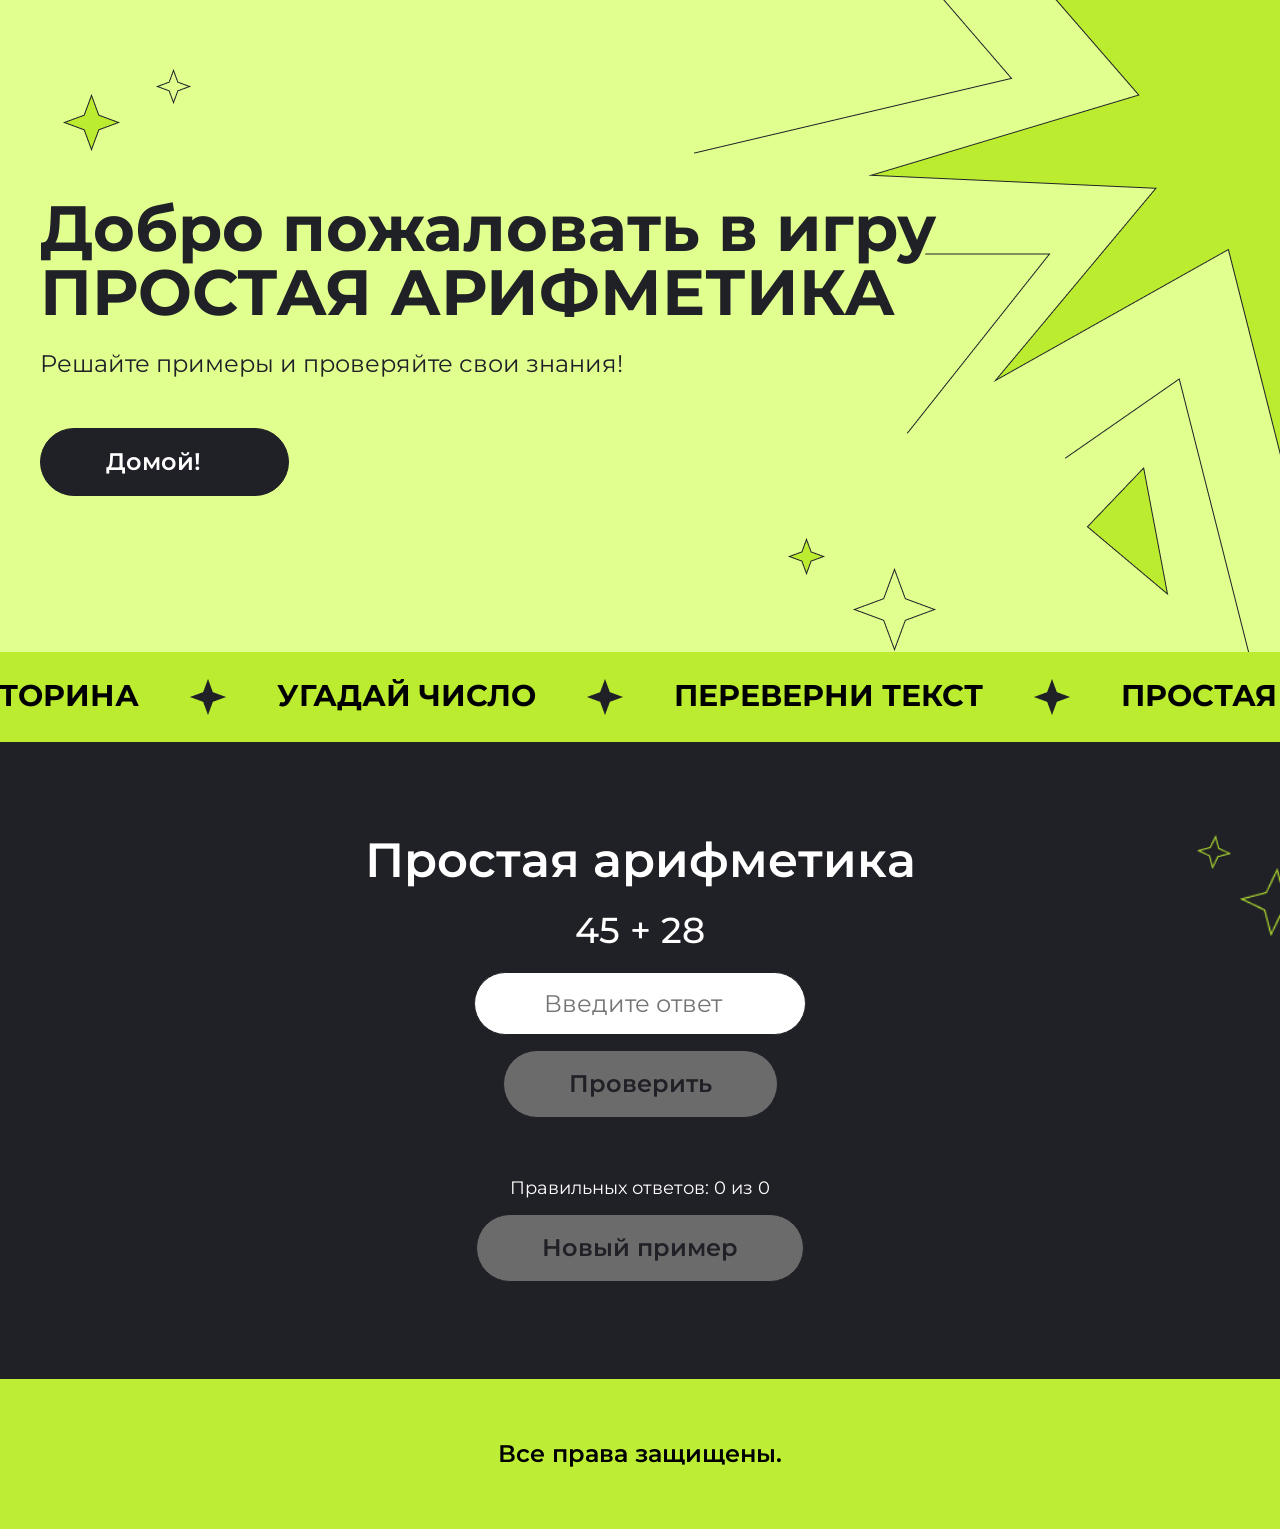
==== commit 832fe472: "Внес корректировик в играх с полосой прокрутки" ====
--- a/arithmetic.html
+++ b/arithmetic.html
@@ -25,38 +25,49 @@
                 <h1 class="welcom__greeting">Добро пожаловать в игру <br>ПРОСТАЯ АРИФМЕТИКА</h1>
                 <p class="welcom__description">Решайте примеры и проверяйте свои знания!</p>
                 <a class="welcom__start" href="index.html">Домой!</a>
-            </div>
-            <div class="scroll-bar">
-                <div class="scroll-bar__list">
-                    <span class="scroll-bar__name">ВИКТОРИНА</span>
-                    <span><img class="scroll-bar__star" src="Image/Black-star.png" alt="*"></span>
-                    <span class="scroll-bar__name">УГАДАЙ ЧИСЛО</span>
-                    <span><img class="scroll-bar__star" src="Image/Black-star.png" alt="*"></span>
-                    <span class="scroll-bar__name">ПЕРЕВЕРНИ ТЕКСТ</span>
-                    <span><img class="scroll-bar__star" src="Image/Black-star.png" alt="*"></span>
-                    <span class="scroll-bar__name">ПРОСТАЯ АРИФМЕТИКА</span>
-                    <span><img class="scroll-bar__star" src="Image/Black-star.png" alt="*"></span>
-                    <span class="scroll-bar__name">КАМЕНЬ, НОЖНИЦЫ, БУМАГА</span>
-                    <span><img class="scroll-bar__star" src="Image/Black-star.png" alt="*"></span>
-                    <span class="scroll-bar__name">ГЕНЕРАТОР СЛУЧАЙНЫХ ЦВЕТОВ</span>
-                    <span><img class="scroll-bar__star" src="Image/Black-star.png" alt="*"></span>
-                    <span class="scroll-bar__name">ВИКТОРИНА</span>
-                    <span><img class="scroll-bar__star" src="Image/Black-star.png" alt="*"></span>
-                    <span class="scroll-bar__name">УГАДАЙ ЧИСЛО</span>
-                    <span><img class="scroll-bar__star" src="Image/Black-star.png" alt="*"></span>
-                    <span class="scroll-bar__name">ПЕРЕВЕРНИ ТЕКСТ</span>
-                    <span><img class="scroll-bar__star" src="Image/Black-star.png" alt="*"></span>
-                    <span class="scroll-bar__name">ПРОСТАЯ АРИФМЕТИКА</span>
-                    <span><img class="scroll-bar__star" src="Image/Black-star.png" alt="*"></span>
-                    <span class="scroll-bar__name">КАМЕНЬ, НОЖНИЦЫ, БУМАГА</span>
-                    <span><img class="scroll-bar__star" src="Image/Black-star.png" alt="*"></span>
-                    <span class="scroll-bar__name">ГЕНЕРАТОР СЛУЧАЙНЫХ ЦВЕТОВ</span>
-                    <span><img class="scroll-bar__star" src="Image/Black-star.png" alt="*"></span>
-                </div>
             </div>          
         </header>
     </section>
-
+    <div class="scroll-bar">
+        <div class="scroll-bar__list">
+            <span class="scroll-bar__name">ВИКТОРИНА</span>
+            <span><img class="scroll-bar__star" src="Image/Black-star.png" alt="*"></span>
+            <span class="scroll-bar__name">УГАДАЙ ЧИСЛО</span>
+            <span><img class="scroll-bar__star" src="Image/Black-star.png" alt="*"></span>
+            <span class="scroll-bar__name">ПЕРЕВЕРНИ ТЕКСТ</span>
+            <span><img class="scroll-bar__star" src="Image/Black-star.png" alt="*"></span>
+            <span class="scroll-bar__name">ПРОСТАЯ АРИФМЕТИКА</span>
+            <span><img class="scroll-bar__star" src="Image/Black-star.png" alt="*"></span>
+            <span class="scroll-bar__name">КАМЕНЬ, НОЖНИЦЫ, БУМАГА</span>
+            <span><img class="scroll-bar__star" src="Image/Black-star.png" alt="*"></span>
+            <span class="scroll-bar__name">ГЕНЕРАТОР СЛУЧАЙНЫХ ЦВЕТОВ</span>
+            <span><img class="scroll-bar__star" src="Image/Black-star.png" alt="*"></span>
+            <span class="scroll-bar__name">ВИКТОРИНА</span>
+            <span><img class="scroll-bar__star" src="Image/Black-star.png" alt="*"></span>
+            <span class="scroll-bar__name">УГАДАЙ ЧИСЛО</span>
+            <span><img class="scroll-bar__star" src="Image/Black-star.png" alt="*"></span>
+            <span class="scroll-bar__name">ПЕРЕВЕРНИ ТЕКСТ</span>
+            <span><img class="scroll-bar__star" src="Image/Black-star.png" alt="*"></span>
+            <span class="scroll-bar__name">ПРОСТАЯ АРИФМЕТИКА</span>
+            <span><img class="scroll-bar__star" src="Image/Black-star.png" alt="*"></span>
+            <span class="scroll-bar__name">КАМЕНЬ, НОЖНИЦЫ, БУМАГА</span>
+            <span><img class="scroll-bar__star" src="Image/Black-star.png" alt="*"></span>
+            <span class="scroll-bar__name">ГЕНЕРАТОР СЛУЧАЙНЫХ ЦВЕТОВ</span>
+            <span><img class="scroll-bar__star" src="Image/Black-star.png" alt="*"></span>
+            <span class="scroll-bar__name">ВИКТОРИНА</span>
+            <span><img class="scroll-bar__star" src="Image/Black-star.png" alt="*"></span>
+            <span class="scroll-bar__name">УГАДАЙ ЧИСЛО</span>
+            <span><img class="scroll-bar__star" src="Image/Black-star.png" alt="*"></span>
+            <span class="scroll-bar__name">ПЕРЕВЕРНИ ТЕКСТ</span>
+            <span><img class="scroll-bar__star" src="Image/Black-star.png" alt="*"></span>
+            <span class="scroll-bar__name">ПРОСТАЯ АРИФМЕТИКА</span>
+            <span><img class="scroll-bar__star" src="Image/Black-star.png" alt="*"></span>
+            <span class="scroll-bar__name">КАМЕНЬ, НОЖНИЦЫ, БУМАГА</span>
+            <span><img class="scroll-bar__star" src="Image/Black-star.png" alt="*"></span>
+            <span class="scroll-bar__name">ГЕНЕРАТОР СЛУЧАЙНЫХ ЦВЕТОВ</span>
+            <span><img class="scroll-bar__star" src="Image/Black-star.png" alt="*"></span>
+        </div>
+    </div>
     <section class="mini-game center">
         <div class="mini-game__image">
             <span><img class="mini-game__image-1" src="Image/BG-star-medium.png" alt="*"></span>
--- a/style.css
+++ b/style.css
@@ -26,32 +26,32 @@
 }
 
 .background {
-  position: absolute;
+  /*position: absolute;*/
 }
 .background__image-1 {
   position: absolute;
-  left: 734px;
+  left: calc(100% - 586px);
   z-index: 0;
 }
 .background__image-2 {
   position: absolute;
   top: 568px;
-  left: 893px;
+  left: calc(100% - 427px);
 }
 .background__image-3 {
   position: absolute;
   top: 538px;
-  left: 828px;
+  left: calc(100% - 492px);
 }
 .background__image-4 {
   position: absolute;
   top: 69px;
-  left: 36px;
+  left: 156px;
 }
 .background__image-5 {
   position: absolute;
   top: 94px;
-  left: -57px;
+  left: 63px;
 }
 .background__image-6 {
   display: none;
@@ -356,7 +356,7 @@
     transform: translateX(0%);
   }
   100% {
-    transform: translateX(-50%);
+    transform: translateX(-33%);
   }
 }
 .number {
@@ -867,15 +867,17 @@
   .play__cart {
     display: flex;
     flex-direction: column;
-    width: 343px;
-    padding: 29px;
+    width: 314px;
+    padding: 29px 0px 29px 29px;
   }
   .play__name {
     font-size: 40px;
+    width: 100%;
   }
   .play__about {
     font-size: 16px;
     line-height: 100%;
+    width: 100%;
   }
   .play__link {
     font-size: 16px;
